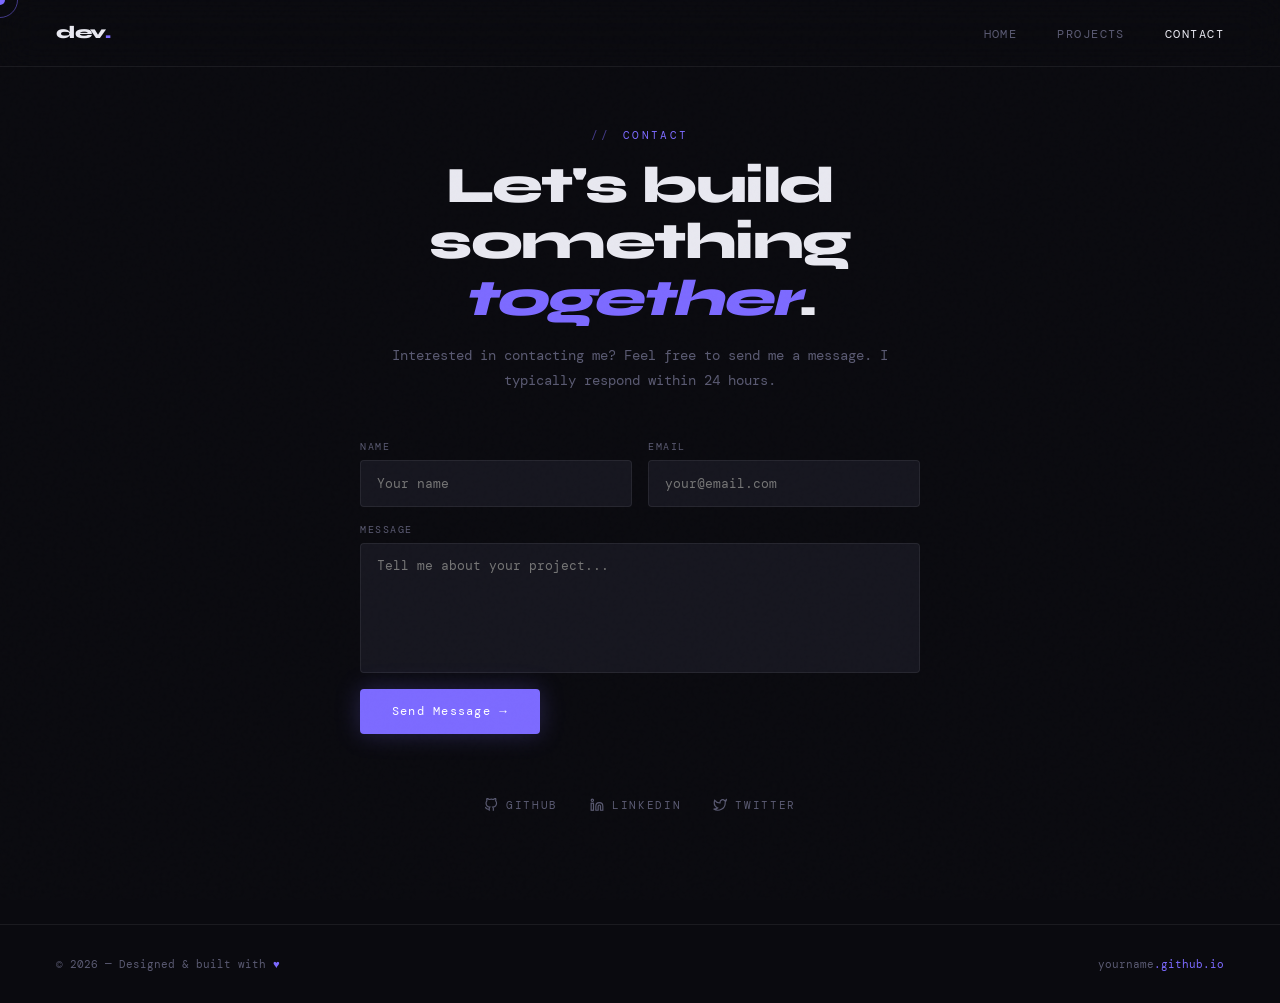
==== contact.html @ 54f7916f "Update contact message in contact.html" ====
<!DOCTYPE html>
<html lang="en">
<head>
  <meta charset="UTF-8" />
  <meta name="viewport" content="width=device-width, initial-scale=1.0"/>
  <title>Contact — Your Name</title>
  <link href="https://fonts.googleapis.com/css2?family=Syne:wght@400;600;700;800&family=DM+Mono:wght@300;400;500&display=swap" rel="stylesheet"/>
  <link rel="stylesheet" href="assets/style.css"/>
  <style>
    #contact {
      min-height: 100vh;
      display: flex; align-items: center; justify-content: center;
      text-align: center; padding-top: 8rem;
    }
    .contact-inner { max-width: 560px; width: 100%; }
    .contact-inner h2 { margin-bottom: 1rem; }
    .contact-inner > p {
      font-size: 0.88rem; line-height: 1.75;
      color: var(--muted); margin-bottom: 3rem;
    }
    .contact-form { display: flex; flex-direction: column; gap: 1rem; text-align: left; }
    .form-row { display: grid; grid-template-columns: 1fr 1fr; gap: 1rem; }
    .form-group { display: flex; flex-direction: column; gap: 0.45rem; }
    .form-group label {
      font-size: 0.65rem; letter-spacing: 0.15em; text-transform: uppercase;
      color: var(--muted);
    }
    .form-group input, .form-group textarea {
      background: var(--surface2);
      border: 1px solid var(--border); border-radius: 4px;
      padding: 0.85rem 1rem;
      font-family: 'DM Mono', monospace;
      font-size: 0.82rem; color: var(--text);
      outline: none; transition: border-color 0.2s; resize: none;
    }
    .form-group input:focus, .form-group textarea:focus { border-color: var(--accent); }
    .form-group textarea { min-height: 130px; }
    .btn-submit {
      padding: 0.9rem 2rem;
      background: var(--accent); color: #fff;
      border: none; border-radius: 4px;
      font-family: 'DM Mono', monospace;
      font-size: 0.78rem; letter-spacing: 0.1em;
      cursor: none; transition: all 0.2s;
      box-shadow: 0 0 24px rgba(124,106,255,0.25);
      align-self: flex-start;
    }
    .btn-submit:hover { background: #9580ff; box-shadow: 0 0 36px rgba(124,106,255,0.45); transform: translateY(-2px); }
    .social-row { display: flex; justify-content: center; gap: 2rem; margin-top: 4rem; }
    .social-link {
      font-size: 0.7rem; letter-spacing: 0.15em; text-transform: uppercase;
      color: var(--muted); text-decoration: none;
      transition: color 0.2s; display: flex; align-items: center; gap: 0.5rem;
    }
    .social-link:hover { color: var(--accent2); }

    @media (max-width: 768px) {
      .form-row { grid-template-columns: 1fr; }
    }
  </style>
</head>
<body>

  <div class="cursor" id="cursor"></div>
  <div class="cursor-ring" id="cursorRing"></div>

  <nav>
    <a class="nav-logo" href="index.html">dev<span>.</span></a>
    <ul class="nav-links">
      <li><a href="index.html">Home</a></li>
      <li><a href="projects.html">Projects</a></li>
      <li><a href="contact.html">Contact</a></li>
    </ul>
  </nav>

  <section id="contact">
    <div class="contact-inner">
      <div class="section-label" style="justify-content:center">Contact</div>
      <h2>Let's build<br/>something <em style="color:var(--accent)">together</em>.</h2>
      <p>Interested in contacting me? Feel free to send me a message. I typically respond within 24 hours.</p>

      <form class="contact-form reveal" onsubmit="handleSubmit(event)">
        <div class="form-row">
          <div class="form-group">
            <label>Name</label>
            <input type="text" placeholder="Your name" required />
          </div>
          <div class="form-group">
            <label>Email</label>
            <input type="email" placeholder="your@email.com" required />
          </div>
        </div>
        <div class="form-group">
          <label>Message</label>
          <textarea placeholder="Tell me about your project..."></textarea>
        </div>
        <button class="btn-submit" type="submit">Send Message →</button>
      </form>

      <div class="social-row reveal">
        <a class="social-link" href="#">
          <svg width="14" height="14" viewBox="0 0 24 24" fill="none" stroke="currentColor" stroke-width="2"><path d="M9 19c-5 1.5-5-2.5-7-3m14 6v-3.87a3.37 3.37 0 00-.94-2.61c3.14-.35 6.44-1.54 6.44-7A5.44 5.44 0 0020 4.77 5.07 5.07 0 0019.91 1S18.73.65 16 2.48a13.38 13.38 0 00-7 0C6.27.65 5.09 1 5.09 1A5.07 5.07 0 005 4.77a5.44 5.44 0 00-1.5 3.78c0 5.42 3.3 6.61 6.44 7A3.37 3.37 0 009 18.13V22"/></svg>
          GitHub
        </a>
        <a class="social-link" href="#">
          <svg width="14" height="14" viewBox="0 0 24 24" fill="none" stroke="currentColor" stroke-width="2"><path d="M16 8a6 6 0 016 6v7h-4v-7a2 2 0 00-2-2 2 2 0 00-2 2v7h-4v-7a6 6 0 016-6z"/><rect x="2" y="9" width="4" height="12"/><circle cx="4" cy="4" r="2"/></svg>
          LinkedIn
        </a>
        <a class="social-link" href="#">
          <svg width="14" height="14" viewBox="0 0 24 24" fill="none" stroke="currentColor" stroke-width="2"><path d="M23 3a10.9 10.9 0 01-3.14 1.53 4.48 4.48 0 00-7.86 3v1A10.66 10.66 0 013 4s-4 9 5 13a11.64 11.64 0 01-7 2c9 5 20 0 20-11.5a4.5 4.5 0 00-.08-.83A7.72 7.72 0 0023 3z"/></svg>
          Twitter
        </a>
      </div>
    </div>
  </section>

  <footer>
    <span>© 2026 — Designed & built with <em>♥</em></span>
    <span>yourname<em>.github.io</em></span>
  </footer>

  <script src="assets/main.js"></script>
  <script>
    function handleSubmit(e) {
      e.preventDefault();
      const btn = e.target.querySelector('.btn-submit');
      btn.textContent = 'Sent! ✓';
      btn.style.background = 'var(--accent2)';
      btn.style.color = '#0a0a0f';
      setTimeout(() => { btn.textContent = 'Send Message →'; btn.style.background = ''; btn.style.color = ''; e.target.reset(); }, 3000);
    }
  </script>
</body>
</html>
---- assets/style.css ----
/* ============================================
   GLOBAL STYLES — shared across all pages
   ============================================ */

*, *::before, *::after { box-sizing: border-box; margin: 0; padding: 0; }

:root {
  --bg: #0a0a0f;
  --surface: #111118;
  --surface2: #16161f;
  --border: rgba(255,255,255,0.07);
  --accent: #7c6aff;
  --accent2: #00e5c0;
  --text: #e8e8f0;
  --muted: #5a5a72;
  --glow: rgba(124, 106, 255, 0.15);
}

html { scroll-behavior: smooth; }

body {
  background: var(--bg);
  color: var(--text);
  font-family: 'DM Mono', monospace;
  overflow-x: hidden;
  cursor: none;
}

/* Noise overlay */
body::before {
  content: '';
  position: fixed; inset: 0;
  background-image: url("data:image/svg+xml,%3Csvg viewBox='0 0 256 256' xmlns='http://www.w3.org/2000/svg'%3E%3Cfilter id='noise'%3E%3CfeTurbulence type='fractalNoise' baseFrequency='0.9' numOctaves='4' stitchTiles='stitch'/%3E%3C/filter%3E%3Crect width='100%25' height='100%25' filter='url(%23noise)' opacity='0.04'/%3E%3C/svg%3E");
  pointer-events: none; z-index: 1000; opacity: 0.4;
}

/* Custom cursor */
.cursor {
  width: 10px; height: 10px;
  background: var(--accent);
  border-radius: 50%;
  position: fixed; top: 0; left: 0;
  pointer-events: none; z-index: 9999;
  transition: transform 0.15s ease, background 0.2s;
  transform: translate(-50%, -50%);
}
.cursor-ring {
  width: 36px; height: 36px;
  border: 1px solid rgba(124,106,255,0.5);
  border-radius: 50%;
  position: fixed; top: 0; left: 0;
  pointer-events: none; z-index: 9998;
  transform: translate(-50%, -50%);
  transition: all 0.12s ease;
}

/* NAV */
nav {
  position: fixed; top: 0; left: 0; right: 0;
  z-index: 100;
  display: flex; align-items: center; justify-content: space-between;
  padding: 1.4rem 3.5rem;
  border-bottom: 1px solid var(--border);
  background: rgba(10,10,15,0.8);
  backdrop-filter: blur(18px);
}
.nav-logo {
  font-family: 'Syne', sans-serif;
  font-weight: 800; font-size: 1.1rem;
  color: var(--text); text-decoration: none;
  letter-spacing: -0.02em;
}
.nav-logo span { color: var(--accent); }
.nav-links { display: flex; gap: 2.5rem; list-style: none; }
.nav-links a {
  color: var(--muted); text-decoration: none;
  font-size: 0.75rem; letter-spacing: 0.12em; text-transform: uppercase;
  transition: color 0.2s;
}
.nav-links a:hover, .nav-links a.active { color: var(--text); }

/* FOOTER */
footer {
  padding: 2rem 3.5rem;
  border-top: 1px solid var(--border);
  display: flex; justify-content: space-between; align-items: center;
}
footer span { font-size: 0.7rem; color: var(--muted); }
footer span em { color: var(--accent); font-style: normal; }

/* SECTIONS */
section { padding: 7rem 3.5rem; position: relative; }
.section-label {
  font-size: 0.68rem; letter-spacing: 0.22em; text-transform: uppercase;
  color: var(--accent); margin-bottom: 1rem;
  display: flex; align-items: center; gap: 0.8rem;
}
.section-label::before { content: '//'; opacity: 0.5; }
h2 {
  font-family: 'Syne', sans-serif;
  font-size: clamp(2rem, 4vw, 3.2rem);
  font-weight: 800; letter-spacing: -0.03em;
  line-height: 1.1; margin-bottom: 3.5rem;
}

/* BUTTONS */
.btn {
  padding: 0.75rem 1.8rem;
  font-family: 'DM Mono', monospace;
  font-size: 0.78rem; letter-spacing: 0.08em;
  text-decoration: none; border-radius: 4px;
  transition: all 0.2s; cursor: none;
  display: inline-flex; align-items: center; gap: 0.5rem;
}
.btn-primary {
  background: var(--accent); color: #fff;
  box-shadow: 0 0 24px rgba(124,106,255,0.3);
}
.btn-primary:hover {
  background: #9580ff;
  box-shadow: 0 0 36px rgba(124,106,255,0.5);
  transform: translateY(-2px);
}
.btn-ghost {
  border: 1px solid var(--border); color: var(--muted);
}
.btn-ghost:hover { border-color: var(--accent); color: var(--text); transform: translateY(-2px); }

/* TAGS */
.tag {
  padding: 0.25rem 0.65rem;
  background: rgba(124,106,255,0.1);
  border: 1px solid rgba(124,106,255,0.2);
  border-radius: 2px;
  font-size: 0.65rem; letter-spacing: 0.08em;
  color: var(--accent);
}

/* ANIMATIONS */
@keyframes fadeUp {
  from { opacity: 0; transform: translateY(24px); }
  to   { opacity: 1; transform: translateY(0); }
}
@keyframes scrollPulse {
  0%, 100% { opacity: 0.3; } 50% { opacity: 1; }
}
.reveal { opacity: 0; transform: translateY(30px); transition: opacity 0.7s ease, transform 0.7s ease; }
.reveal.visible { opacity: 1; transform: translateY(0); }

/* RESPONSIVE */
@media (max-width: 768px) {
  nav { padding: 1.2rem 1.5rem; }
  .nav-links { gap: 1.2rem; }
  section { padding-left: 1.5rem; padding-right: 1.5rem; }
  footer { flex-direction: column; gap: 0.5rem; text-align: center; }
}
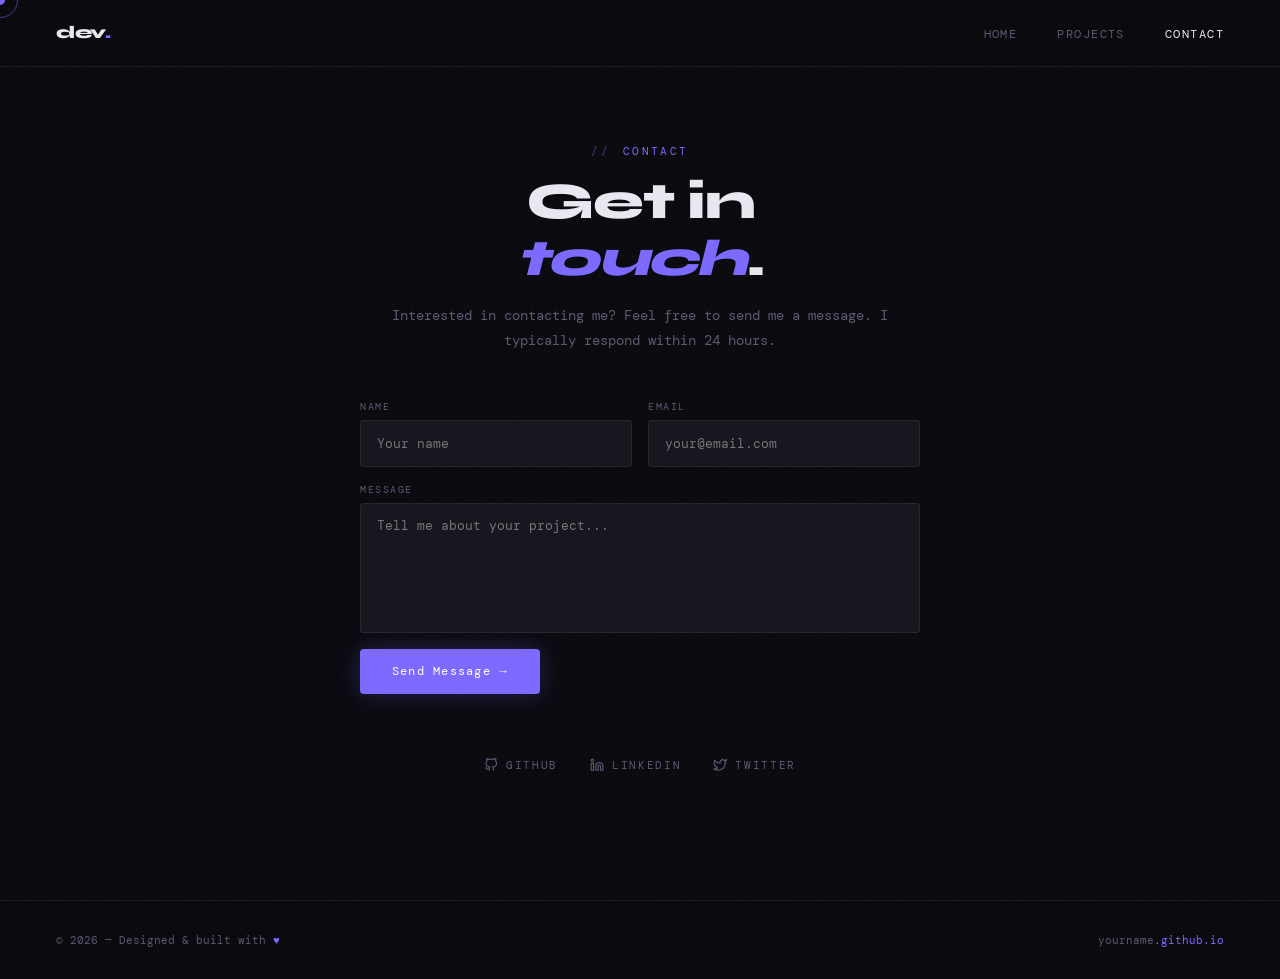
==== commit 05a61570: "Update contact section heading text" ====
--- a/contact.html
+++ b/contact.html
@@ -76,7 +76,7 @@
   <section id="contact">
     <div class="contact-inner">
       <div class="section-label" style="justify-content:center">Contact</div>
-      <h2>Let's build<br/>something <em style="color:var(--accent)">together</em>.</h2>
+      <h2>Get in<br/> <em style="color:var(--accent)">touch</em>.</h2>
       <p>Interested in contacting me? Feel free to send me a message. I typically respond within 24 hours.</p>
 
       <form class="contact-form reveal" onsubmit="handleSubmit(event)">
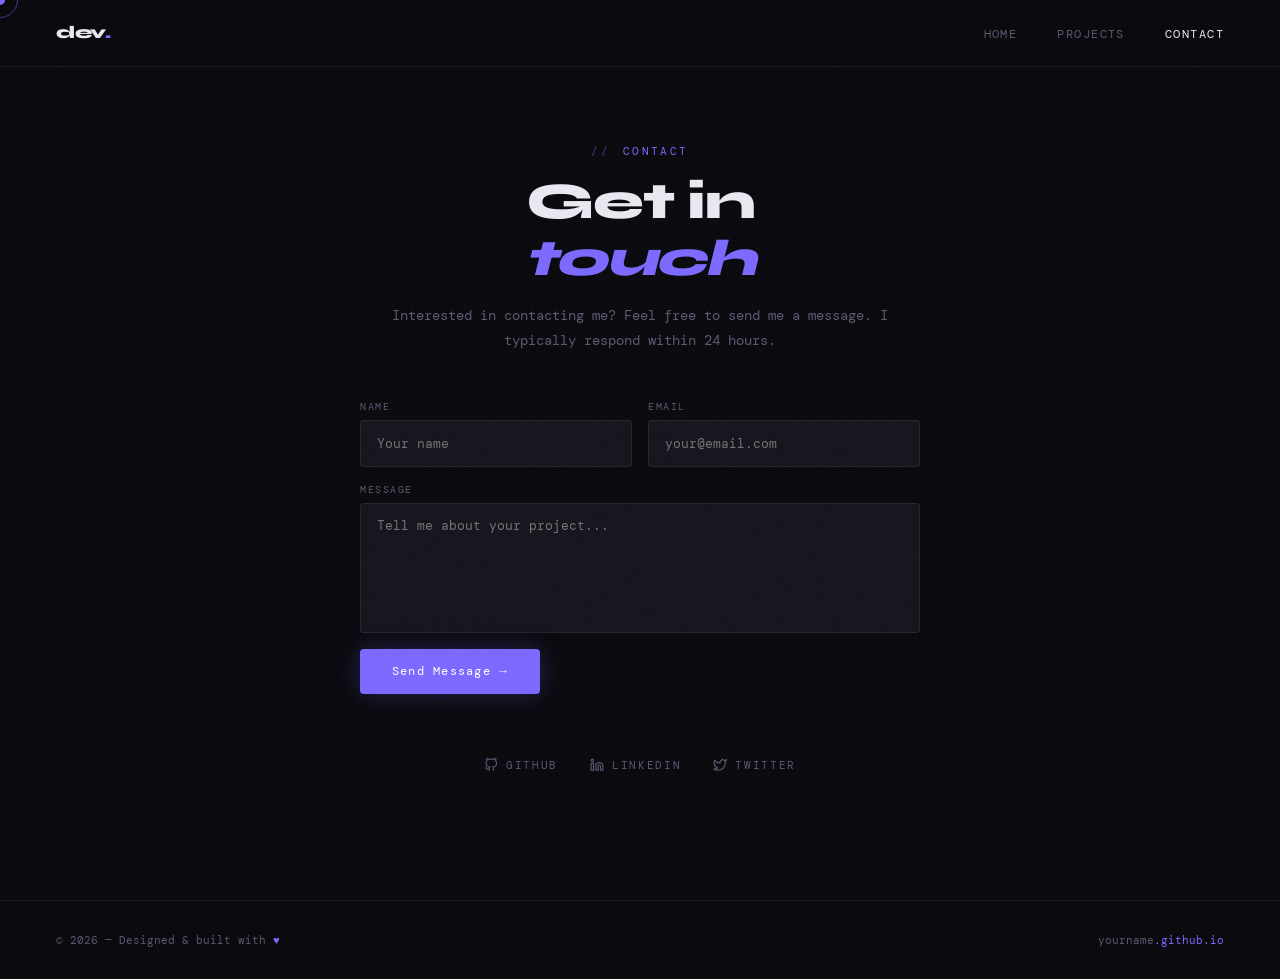
==== commit 64c66cb4: "Fix formatting of contact section heading" ====
--- a/contact.html
+++ b/contact.html
@@ -76,7 +76,7 @@
   <section id="contact">
     <div class="contact-inner">
       <div class="section-label" style="justify-content:center">Contact</div>
-      <h2>Get in<br/> <em style="color:var(--accent)">touch</em>.</h2>
+      <h2>Get in<br/><em style="color:var(--accent)">touch</em></h2>
       <p>Interested in contacting me? Feel free to send me a message. I typically respond within 24 hours.</p>
 
       <form class="contact-form reveal" onsubmit="handleSubmit(event)">
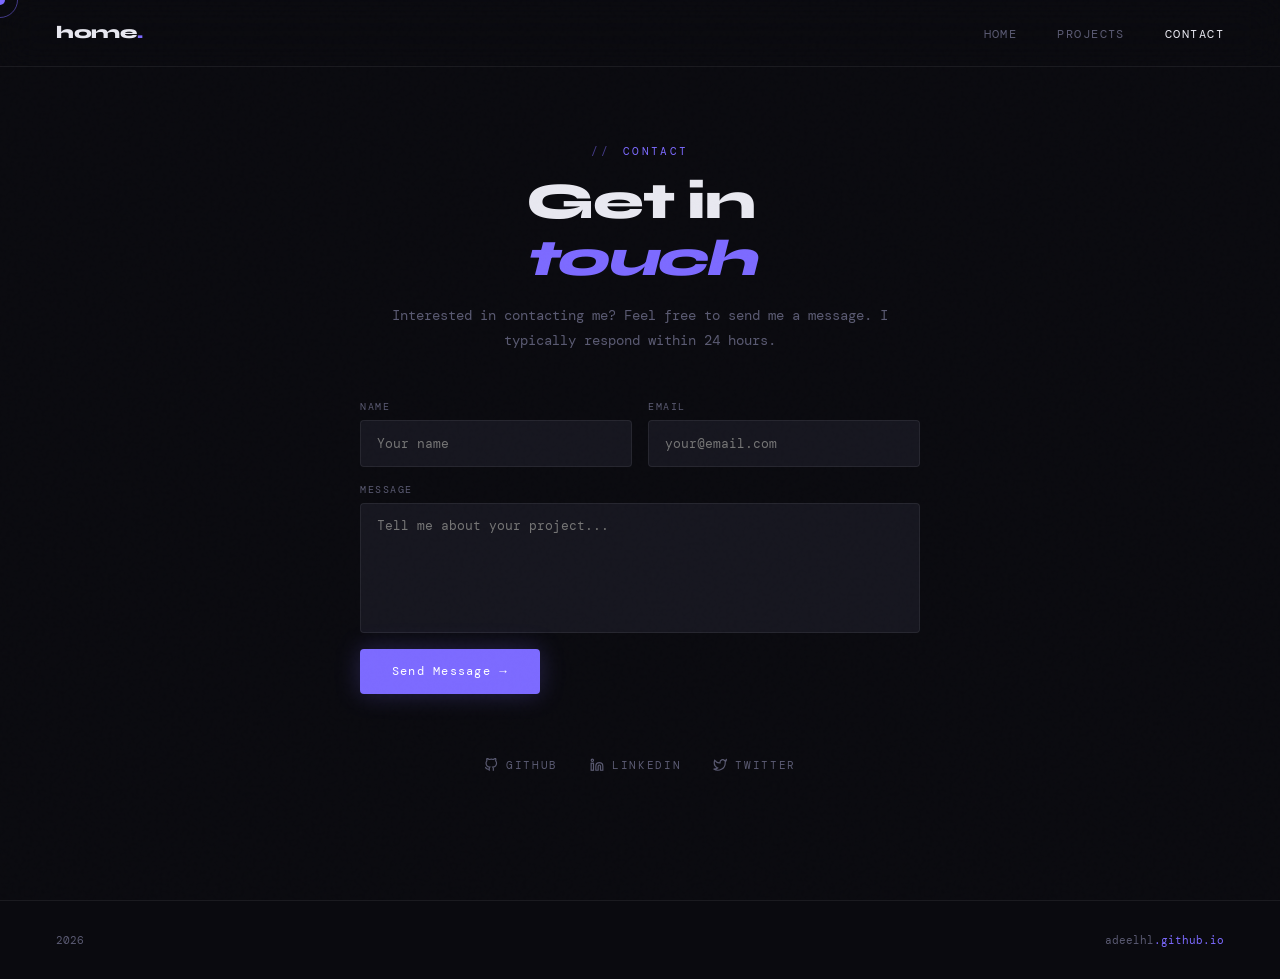
==== commit 990e4f5e: "Update contact page title and footer information" ====
--- a/contact.html
+++ b/contact.html
@@ -3,7 +3,7 @@
 <head>
   <meta charset="UTF-8" />
   <meta name="viewport" content="width=device-width, initial-scale=1.0"/>
-  <title>Contact — Your Name</title>
+  <title>Contact</title>
   <link href="https://fonts.googleapis.com/css2?family=Syne:wght@400;600;700;800&family=DM+Mono:wght@300;400;500&display=swap" rel="stylesheet"/>
   <link rel="stylesheet" href="assets/style.css"/>
   <style>
@@ -65,7 +65,7 @@
   <div class="cursor-ring" id="cursorRing"></div>
 
   <nav>
-    <a class="nav-logo" href="index.html">dev<span>.</span></a>
+    <a class="nav-logo" href="index.html">home<span>.</span></a>
     <ul class="nav-links">
       <li><a href="index.html">Home</a></li>
       <li><a href="projects.html">Projects</a></li>
@@ -115,8 +115,8 @@
   </section>
 
   <footer>
-    <span>© 2026 — Designed & built with <em>♥</em></span>
-    <span>yourname<em>.github.io</em></span>
+    <span>2026</span>
+    <span>adeelhl<em>.github.io</em></span>
   </footer>
 
   <script src="assets/main.js"></script>
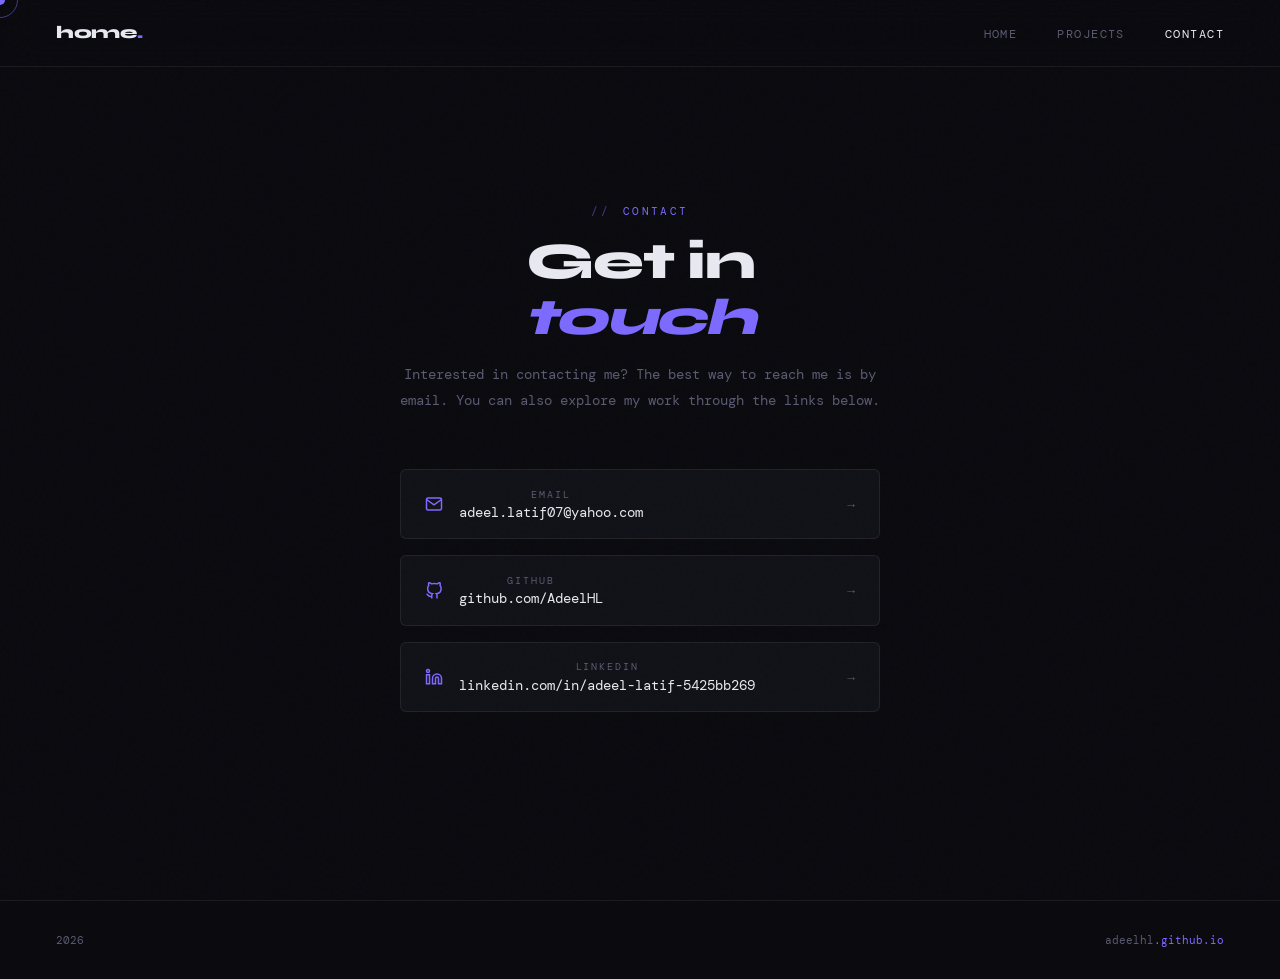
==== commit f2f9c514: "Refactor contact section with new layout and links Updated contact section layout and links." ====
--- a/contact.html
+++ b/contact.html
@@ -12,51 +12,36 @@
       display: flex; align-items: center; justify-content: center;
       text-align: center; padding-top: 8rem;
     }
-    .contact-inner { max-width: 560px; width: 100%; }
+    .contact-inner { max-width: 480px; width: 100%; }
     .contact-inner h2 { margin-bottom: 1rem; }
     .contact-inner > p {
-      font-size: 0.88rem; line-height: 1.75;
-      color: var(--muted); margin-bottom: 3rem;
+      font-size: 0.88rem; line-height: 1.8;
+      color: var(--muted); margin-bottom: 3.5rem;
     }
-    .contact-form { display: flex; flex-direction: column; gap: 1rem; text-align: left; }
-    .form-row { display: grid; grid-template-columns: 1fr 1fr; gap: 1rem; }
-    .form-group { display: flex; flex-direction: column; gap: 0.45rem; }
-    .form-group label {
-      font-size: 0.65rem; letter-spacing: 0.15em; text-transform: uppercase;
-      color: var(--muted);
+    .contact-links { display: flex; flex-direction: column; gap: 1rem; }
+    .contact-link {
+      display: flex; align-items: center; justify-content: space-between;
+      padding: 1.1rem 1.5rem;
+      border: 1px solid var(--border);
+      border-radius: 6px;
+      background: var(--surface);
+      text-decoration: none;
+      color: var(--text);
+      transition: all 0.2s;
     }
-    .form-group input, .form-group textarea {
-      background: var(--surface2);
-      border: 1px solid var(--border); border-radius: 4px;
-      padding: 0.85rem 1rem;
-      font-family: 'DM Mono', monospace;
-      font-size: 0.82rem; color: var(--text);
-      outline: none; transition: border-color 0.2s; resize: none;
+    .contact-link:hover {
+      border-color: var(--accent);
+      transform: translateX(4px);
     }
-    .form-group input:focus, .form-group textarea:focus { border-color: var(--accent); }
-    .form-group textarea { min-height: 130px; }
-    .btn-submit {
-      padding: 0.9rem 2rem;
-      background: var(--accent); color: #fff;
-      border: none; border-radius: 4px;
-      font-family: 'DM Mono', monospace;
-      font-size: 0.78rem; letter-spacing: 0.1em;
-      cursor: none; transition: all 0.2s;
-      box-shadow: 0 0 24px rgba(124,106,255,0.25);
-      align-self: flex-start;
+    .contact-link:hover .link-arrow { color: var(--accent2); }
+    .link-left { display: flex; align-items: center; gap: 1rem; }
+    .link-label {
+      font-size: 0.65rem; letter-spacing: 0.18em; text-transform: uppercase;
+      color: var(--muted); margin-bottom: 0.2rem;
     }
-    .btn-submit:hover { background: #9580ff; box-shadow: 0 0 36px rgba(124,106,255,0.45); transform: translateY(-2px); }
-    .social-row { display: flex; justify-content: center; gap: 2rem; margin-top: 4rem; }
-    .social-link {
-      font-size: 0.7rem; letter-spacing: 0.15em; text-transform: uppercase;
-      color: var(--muted); text-decoration: none;
-      transition: color 0.2s; display: flex; align-items: center; gap: 0.5rem;
-    }
-    .social-link:hover { color: var(--accent2); }
-
-    @media (max-width: 768px) {
-      .form-row { grid-template-columns: 1fr; }
-    }
+    .link-value { font-size: 0.85rem; color: var(--text); }
+    .link-arrow { color: var(--muted); font-size: 0.8rem; transition: color 0.2s; }
+    .link-icon { color: var(--accent); flex-shrink: 0; }
   </style>
 </head>
 <body>
@@ -74,42 +59,46 @@
   </nav>
 
   <section id="contact">
-    <div class="contact-inner">
+    <div class="contact-inner reveal">
       <div class="section-label" style="justify-content:center">Contact</div>
       <h2>Get in<br/><em style="color:var(--accent)">touch</em></h2>
-      <p>Interested in contacting me? Feel free to send me a message. I typically respond within 24 hours.</p>
+      <p>Interested in contacting me? The best way to reach me is by email. You can also explore my work through the links below.</p>
 
-      <form class="contact-form reveal" onsubmit="handleSubmit(event)">
-        <div class="form-row">
-          <div class="form-group">
-            <label>Name</label>
-            <input type="text" placeholder="Your name" required />
+      <div class="contact-links">
+
+        <a class="contact-link" href="mailto:your@email.com">
+          <div class="link-left">
+            <svg class="link-icon" width="18" height="18" viewBox="0 0 24 24" fill="none" stroke="currentColor" stroke-width="2"><path d="M4 4h16c1.1 0 2 .9 2 2v12c0 1.1-.9 2-2 2H4c-1.1 0-2-.9-2-2V6c0-1.1.9-2 2-2z"/><polyline points="22,6 12,13 2,6"/></svg>
+            <div>
+              <div class="link-label">Email</div>
+              <div class="link-value">adeel.latif07@yahoo.com</div>
+            </div>
           </div>
-          <div class="form-group">
-            <label>Email</label>
-            <input type="email" placeholder="your@email.com" required />
+          <span class="link-arrow">→</span>
+        </a>
+
+        <a class="contact-link" href="https://github.com/yourusername" target="_blank" rel="noopener">
+          <div class="link-left">
+            <svg class="link-icon" width="18" height="18" viewBox="0 0 24 24" fill="none" stroke="currentColor" stroke-width="2"><path d="M9 19c-5 1.5-5-2.5-7-3m14 6v-3.87a3.37 3.37 0 00-.94-2.61c3.14-.35 6.44-1.54 6.44-7A5.44 5.44 0 0020 4.77 5.07 5.07 0 0019.91 1S18.73.65 16 2.48a13.38 13.38 0 00-7 0C6.27.65 5.09 1 5.09 1A5.07 5.07 0 005 4.77a5.44 5.44 0 00-1.5 3.78c0 5.42 3.3 6.61 6.44 7A3.37 3.37 0 009 18.13V22"/></svg>
+            <div>
+              <div class="link-label">GitHub</div>
+              <div class="link-value">github.com/AdeelHL</div>
+            </div>
           </div>
-        </div>
-        <div class="form-group">
-          <label>Message</label>
-          <textarea placeholder="Tell me about your project..."></textarea>
-        </div>
-        <button class="btn-submit" type="submit">Send Message →</button>
-      </form>
+          <span class="link-arrow">→</span>
+        </a>
 
-      <div class="social-row reveal">
-        <a class="social-link" href="#">
-          <svg width="14" height="14" viewBox="0 0 24 24" fill="none" stroke="currentColor" stroke-width="2"><path d="M9 19c-5 1.5-5-2.5-7-3m14 6v-3.87a3.37 3.37 0 00-.94-2.61c3.14-.35 6.44-1.54 6.44-7A5.44 5.44 0 0020 4.77 5.07 5.07 0 0019.91 1S18.73.65 16 2.48a13.38 13.38 0 00-7 0C6.27.65 5.09 1 5.09 1A5.07 5.07 0 005 4.77a5.44 5.44 0 00-1.5 3.78c0 5.42 3.3 6.61 6.44 7A3.37 3.37 0 009 18.13V22"/></svg>
-          GitHub
+        <a class="contact-link" href="https://linkedin.com/in/yourusername" target="_blank" rel="noopener">
+          <div class="link-left">
+            <svg class="link-icon" width="18" height="18" viewBox="0 0 24 24" fill="none" stroke="currentColor" stroke-width="2"><path d="M16 8a6 6 0 016 6v7h-4v-7a2 2 0 00-2-2 2 2 0 00-2 2v7h-4v-7a6 6 0 016-6z"/><rect x="2" y="9" width="4" height="12"/><circle cx="4" cy="4" r="2"/></svg>
+            <div>
+              <div class="link-label">LinkedIn</div>
+              <div class="link-value">linkedin.com/in/adeel-latif-5425bb269</div>
+            </div>
+          </div>
+          <span class="link-arrow">→</span>
         </a>
-        <a class="social-link" href="#">
-          <svg width="14" height="14" viewBox="0 0 24 24" fill="none" stroke="currentColor" stroke-width="2"><path d="M16 8a6 6 0 016 6v7h-4v-7a2 2 0 00-2-2 2 2 0 00-2 2v7h-4v-7a6 6 0 016-6z"/><rect x="2" y="9" width="4" height="12"/><circle cx="4" cy="4" r="2"/></svg>
-          LinkedIn
-        </a>
-        <a class="social-link" href="#">
-          <svg width="14" height="14" viewBox="0 0 24 24" fill="none" stroke="currentColor" stroke-width="2"><path d="M23 3a10.9 10.9 0 01-3.14 1.53 4.48 4.48 0 00-7.86 3v1A10.66 10.66 0 013 4s-4 9 5 13a11.64 11.64 0 01-7 2c9 5 20 0 20-11.5a4.5 4.5 0 00-.08-.83A7.72 7.72 0 0023 3z"/></svg>
-          Twitter
-        </a>
+
       </div>
     </div>
   </section>
@@ -120,15 +109,5 @@
   </footer>
 
   <script src="assets/main.js"></script>
-  <script>
-    function handleSubmit(e) {
-      e.preventDefault();
-      const btn = e.target.querySelector('.btn-submit');
-      btn.textContent = 'Sent! ✓';
-      btn.style.background = 'var(--accent2)';
-      btn.style.color = '#0a0a0f';
-      setTimeout(() => { btn.textContent = 'Send Message →'; btn.style.background = ''; btn.style.color = ''; e.target.reset(); }, 3000);
-    }
-  </script>
 </body>
 </html>
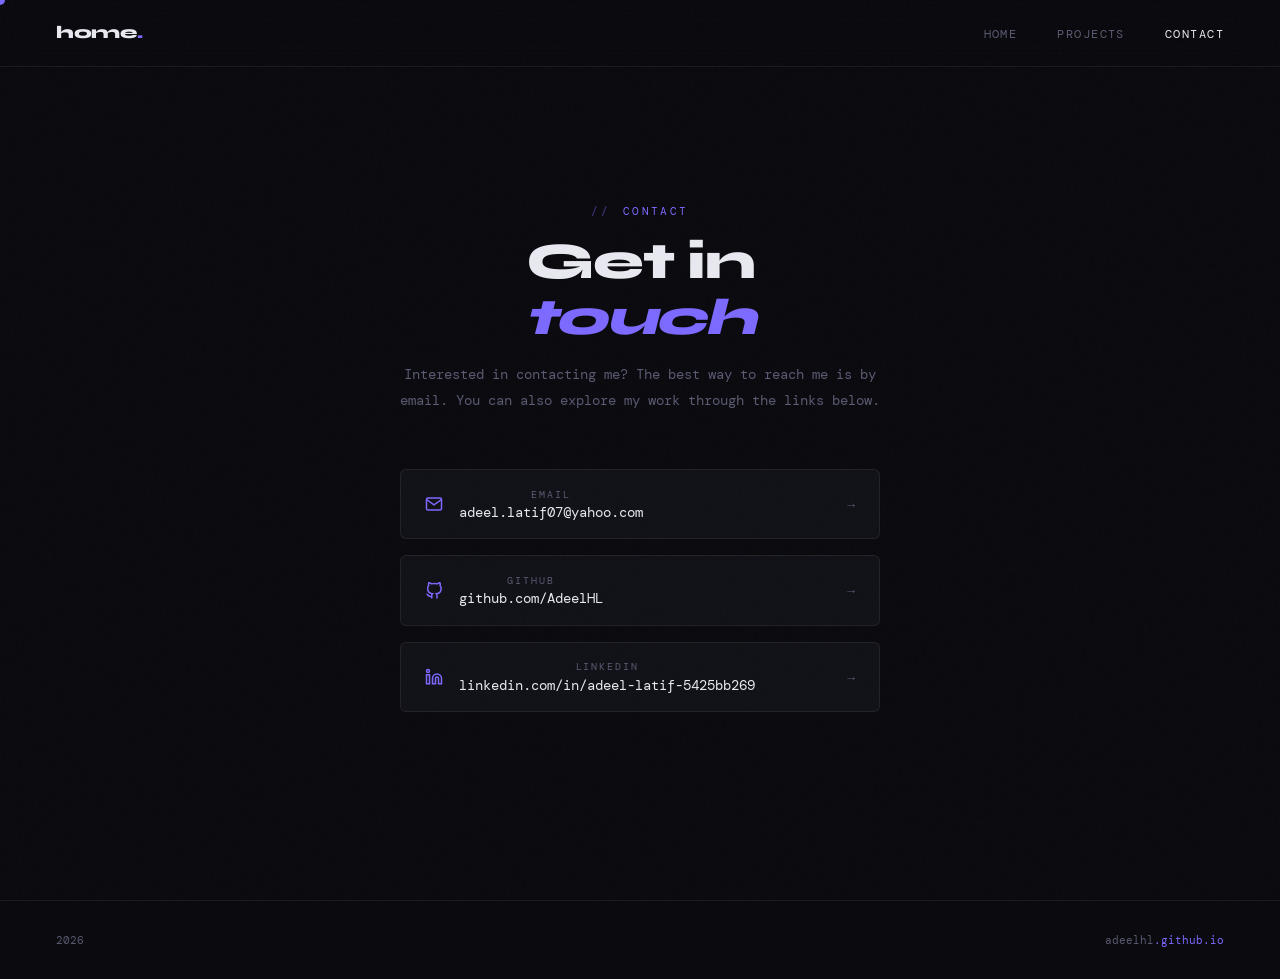
==== commit 11ef27c0: "feat: add ImadeIt project page and remove cursor ring follow effect" ====
--- a/contact.html
+++ b/contact.html
@@ -47,7 +47,6 @@
 <body>
 
   <div class="cursor" id="cursor"></div>
-  <div class="cursor-ring" id="cursorRing"></div>
 
   <nav>
     <a class="nav-logo" href="index.html">home<span>.</span></a>
@@ -66,7 +65,7 @@
 
       <div class="contact-links">
 
-        <a class="contact-link" href="mailto:your@email.com">
+        <a class="contact-link" href="mailto:adeel.latif07@yahoo.com">
           <div class="link-left">
             <svg class="link-icon" width="18" height="18" viewBox="0 0 24 24" fill="none" stroke="currentColor" stroke-width="2"><path d="M4 4h16c1.1 0 2 .9 2 2v12c0 1.1-.9 2-2 2H4c-1.1 0-2-.9-2-2V6c0-1.1.9-2 2-2z"/><polyline points="22,6 12,13 2,6"/></svg>
             <div>
@@ -77,7 +76,7 @@
           <span class="link-arrow">→</span>
         </a>
 
-        <a class="contact-link" href="https://github.com/yourusername" target="_blank" rel="noopener">
+        <a class="contact-link" href="https://github.com/AdeelHL" target="_blank" rel="noopener">
           <div class="link-left">
             <svg class="link-icon" width="18" height="18" viewBox="0 0 24 24" fill="none" stroke="currentColor" stroke-width="2"><path d="M9 19c-5 1.5-5-2.5-7-3m14 6v-3.87a3.37 3.37 0 00-.94-2.61c3.14-.35 6.44-1.54 6.44-7A5.44 5.44 0 0020 4.77 5.07 5.07 0 0019.91 1S18.73.65 16 2.48a13.38 13.38 0 00-7 0C6.27.65 5.09 1 5.09 1A5.07 5.07 0 005 4.77a5.44 5.44 0 00-1.5 3.78c0 5.42 3.3 6.61 6.44 7A3.37 3.37 0 009 18.13V22"/></svg>
             <div>
@@ -88,7 +87,7 @@
           <span class="link-arrow">→</span>
         </a>
 
-        <a class="contact-link" href="https://linkedin.com/in/yourusername" target="_blank" rel="noopener">
+        <a class="contact-link" href="https://www.linkedin.com/in/adeel-latif-5425bb269/" target="_blank" rel="noopener">
           <div class="link-left">
             <svg class="link-icon" width="18" height="18" viewBox="0 0 24 24" fill="none" stroke="currentColor" stroke-width="2"><path d="M16 8a6 6 0 016 6v7h-4v-7a2 2 0 00-2-2 2 2 0 00-2 2v7h-4v-7a6 6 0 016-6z"/><rect x="2" y="9" width="4" height="12"/><circle cx="4" cy="4" r="2"/></svg>
             <div>
--- a/assets/style.css
+++ b/assets/style.css
@@ -44,16 +44,6 @@
   transition: transform 0.15s ease, background 0.2s;
   transform: translate(-50%, -50%);
 }
-.cursor-ring {
-  width: 36px; height: 36px;
-  border: 1px solid rgba(124,106,255,0.5);
-  border-radius: 50%;
-  position: fixed; top: 0; left: 0;
-  pointer-events: none; z-index: 9998;
-  transform: translate(-50%, -50%);
-  transition: all 0.12s ease;
-}
-
 /* NAV */
 nav {
   position: fixed; top: 0; left: 0; right: 0;
